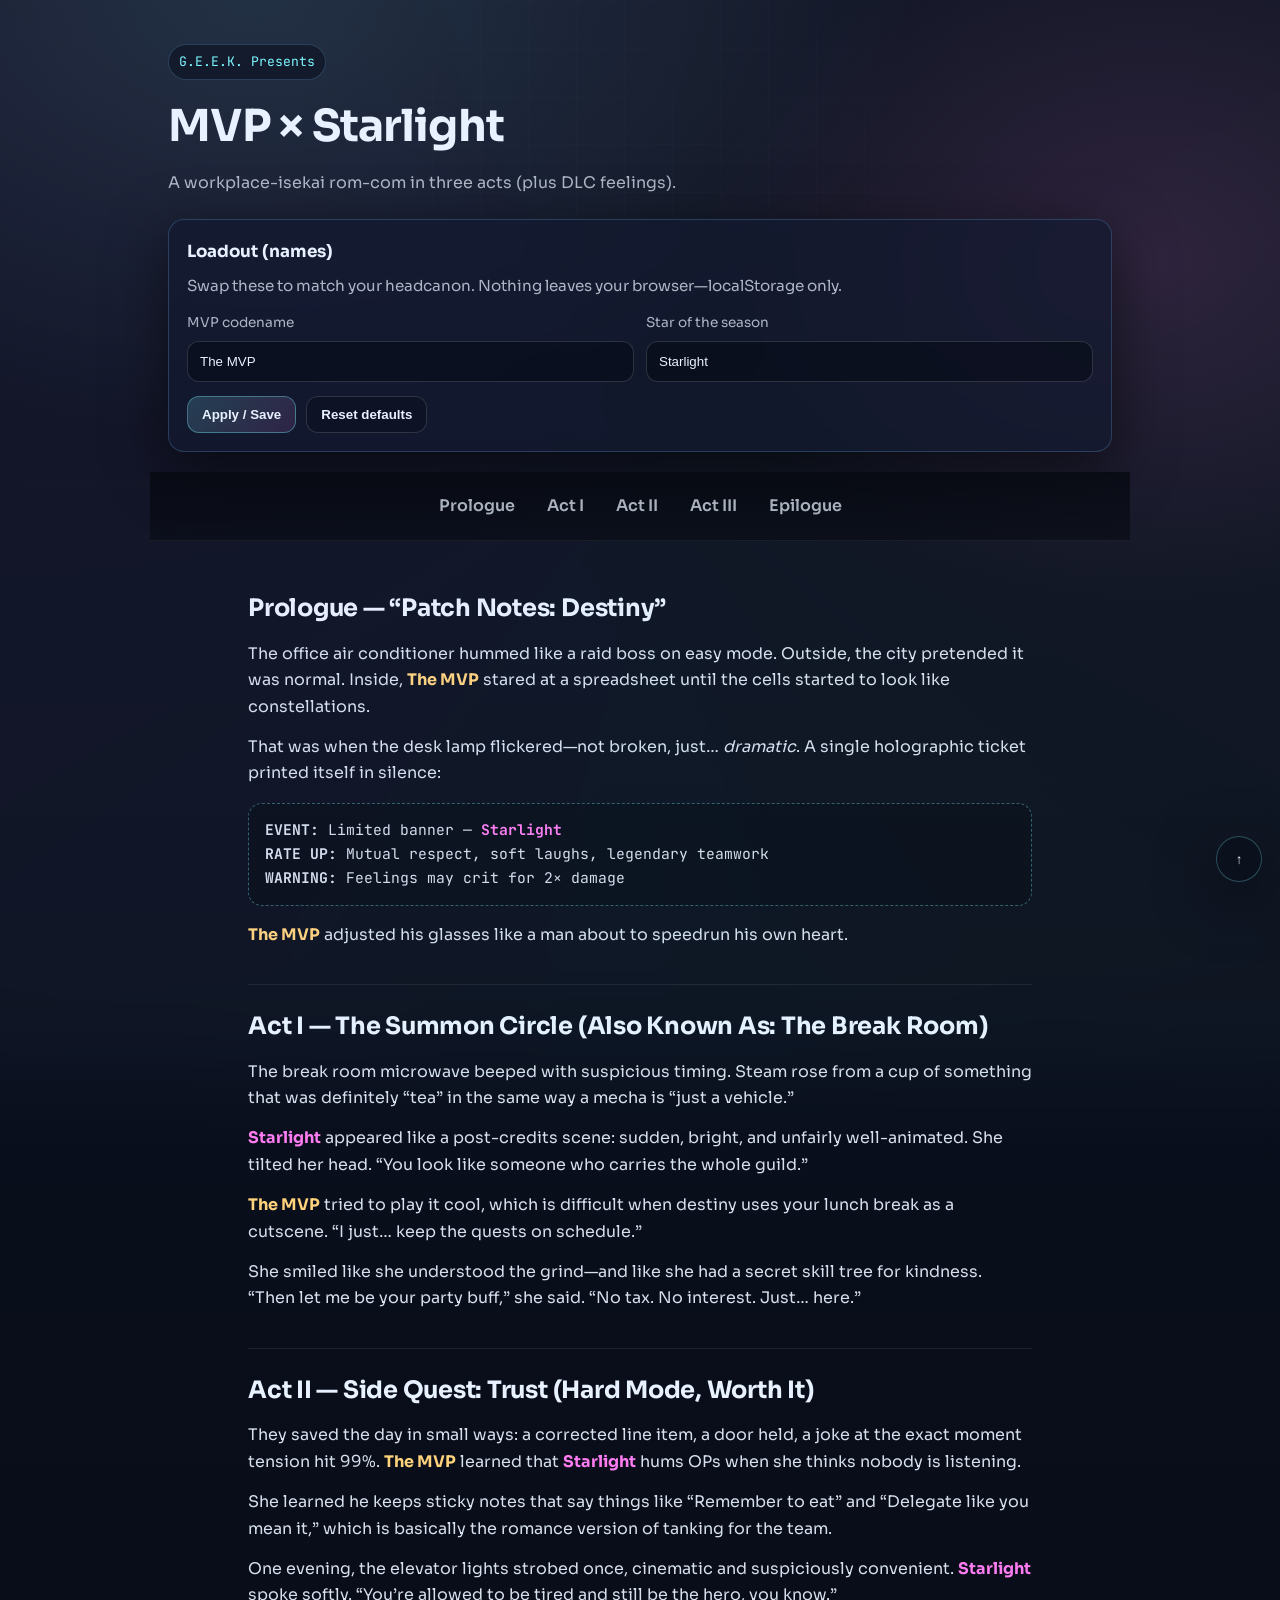
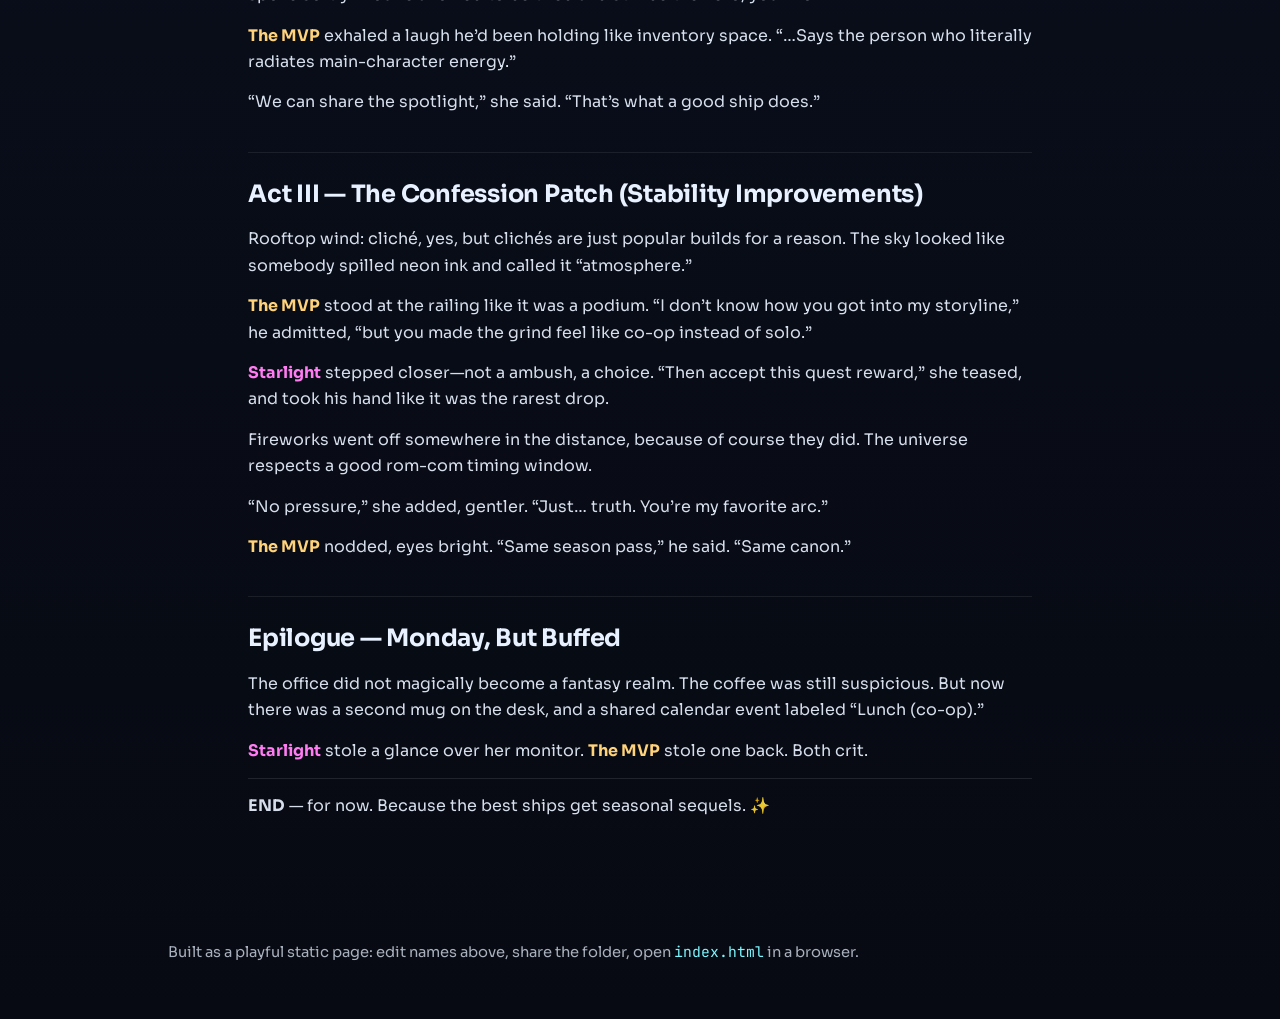
==== fanfic/index.html @ fc7b860d "Add static fanfic mini-site (HTML/CSS/JS) with name personalization Co-authored-by: El Compadre Chuy" ====
<!DOCTYPE html>
<html lang="en">
  <head>
    <meta charset="UTF-8" />
    <meta name="viewport" content="width=device-width, initial-scale=1.0" />
    <title>MVP × Starlight — A Totally Canon Side Story</title>
    <link rel="stylesheet" href="styles.css" />
    <link rel="preconnect" href="https://fonts.googleapis.com" />
    <link rel="preconnect" href="https://fonts.gstatic.com" crossorigin />
    <link
      href="https://fonts.googleapis.com/css2?family=JetBrains+Mono:wght@400;600&family=Sora:wght@400;600;700&display=swap"
      rel="stylesheet"
    />
  </head>
  <body>
    <div class="bg-grid" aria-hidden="true"></div>
    <div class="bg-glow" aria-hidden="true"></div>

    <header class="site-header">
      <div class="brand">
        <span class="badge">G.E.E.K. Presents</span>
        <h1>MVP × Starlight</h1>
        <p class="tagline">A workplace-isekai rom-com in three acts (plus DLC feelings).</p>
      </div>

      <section class="customizer" aria-label="Story personalization">
        <h2>Loadout (names)</h2>
        <p class="hint">
          Swap these to match your headcanon. Nothing leaves your browser—localStorage only.
        </p>
        <div class="fields">
          <label>
            <span>MVP codename</span>
            <input id="dadName" type="text" maxlength="40" autocomplete="nickname" />
          </label>
          <label>
            <span>Star of the season</span>
            <input id="waifuName" type="text" maxlength="40" autocomplete="off" />
          </label>
        </div>
        <div class="actions">
          <button id="applyNames" type="button" class="btn primary">Apply / Save</button>
          <button id="resetNames" type="button" class="btn ghost">Reset defaults</button>
        </div>
      </section>
    </header>

    <nav class="toc" aria-label="Chapters">
      <a href="#prologue">Prologue</a>
      <a href="#act1">Act I</a>
      <a href="#act2">Act II</a>
      <a href="#act3">Act III</a>
      <a href="#epilogue">Epilogue</a>
    </nav>

    <main class="story">
      <article id="prologue" class="chapter">
        <h2>Prologue — “Patch Notes: Destiny”</h2>
        <p>
          The office air conditioner hummed like a raid boss on easy mode. Outside, the city
          pretended it was normal. Inside, <span class="name-dad">The MVP</span> stared at a
          spreadsheet until the cells started to look like constellations.
        </p>
        <p>
          That was when the desk lamp flickered—not broken, just… <em>dramatic</em>. A single
          holographic ticket printed itself in silence:
        </p>
        <blockquote class="ticket">
          <strong>EVENT:</strong> Limited banner — <span class="name-waifu">Starlight</span><br />
          <strong>RATE UP:</strong> Mutual respect, soft laughs, legendary teamwork<br />
          <strong>WARNING:</strong> Feelings may crit for 2× damage
        </blockquote>
        <p>
          <span class="name-dad">The MVP</span> adjusted his glasses like a man about to speedrun
          his own heart.
        </p>
      </article>

      <article id="act1" class="chapter">
        <h2>Act I — The Summon Circle (Also Known As: The Break Room)</h2>
        <p>
          The break room microwave beeped with suspicious timing. Steam rose from a cup of
          something that was definitely “tea” in the same way a mecha is “just a vehicle.”
        </p>
        <p>
          <span class="name-waifu">Starlight</span> appeared like a post-credits scene: sudden,
          bright, and unfairly well-animated. She tilted her head. “You look like someone who
          carries the whole guild.”
        </p>
        <p>
          <span class="name-dad">The MVP</span> tried to play it cool, which is difficult when
          destiny uses your lunch break as a cutscene. “I just… keep the quests on schedule.”
        </p>
        <p>
          She smiled like she understood the grind—and like she had a secret skill tree for
          kindness. “Then let me be your party buff,” she said. “No tax. No interest. Just…
          here.”
        </p>
      </article>

      <article id="act2" class="chapter">
        <h2>Act II — Side Quest: Trust (Hard Mode, Worth It)</h2>
        <p>
          They saved the day in small ways: a corrected line item, a door held, a joke at the
          exact moment tension hit 99%. <span class="name-dad">The MVP</span> learned that
          <span class="name-waifu">Starlight</span> hums OPs when she thinks nobody is listening.
        </p>
        <p>
          She learned he keeps sticky notes that say things like “Remember to eat” and “Delegate
          like you mean it,” which is basically the romance version of tanking for the team.
        </p>
        <p>
          One evening, the elevator lights strobed once, cinematic and suspiciously convenient.
          <span class="name-waifu">Starlight</span> spoke softly. “You’re allowed to be tired and
          still be the hero, you know.”
        </p>
        <p>
          <span class="name-dad">The MVP</span> exhaled a laugh he’d been holding like inventory
          space. “…Says the person who literally radiates main-character energy.”
        </p>
        <p>“We can share the spotlight,” she said. “That’s what a good ship does.”</p>
      </article>

      <article id="act3" class="chapter">
        <h2>Act III — The Confession Patch (Stability Improvements)</h2>
        <p>
          Rooftop wind: cliché, yes, but clichés are just popular builds for a reason. The sky
          looked like somebody spilled neon ink and called it “atmosphere.”
        </p>
        <p>
          <span class="name-dad">The MVP</span> stood at the railing like it was a podium. “I
          don’t know how you got into my storyline,” he admitted, “but you made the grind feel
          like co-op instead of solo.”
        </p>
        <p>
          <span class="name-waifu">Starlight</span> stepped closer—not a ambush, a choice. “Then
          accept this quest reward,” she teased, and took his hand like it was the rarest drop.
        </p>
        <p>
          Fireworks went off somewhere in the distance, because of course they did. The universe
          respects a good rom-com timing window.
        </p>
        <p>
          “No pressure,” she added, gentler. “Just… truth. You’re my favorite arc.”
        </p>
        <p>
          <span class="name-dad">The MVP</span> nodded, eyes bright. “Same season pass,” he said.
          “Same canon.”
        </p>
      </article>

      <article id="epilogue" class="chapter">
        <h2>Epilogue — Monday, But Buffed</h2>
        <p>
          The office did not magically become a fantasy realm. The coffee was still suspicious.
          But now there was a second mug on the desk, and a shared calendar event labeled “Lunch
          (co-op).”
        </p>
        <p>
          <span class="name-waifu">Starlight</span> stole a glance over her monitor.
          <span class="name-dad">The MVP</span> stole one back. Both crit.
        </p>
        <p class="fin">
          <strong>END</strong> — for now. Because the best ships get seasonal sequels. ✨
        </p>
      </article>
    </main>

    <footer class="site-footer">
      <p>
        Built as a playful static page: edit names above, share the folder, open
        <code>index.html</code> in a browser.
      </p>
    </footer>

    <button id="toTop" type="button" class="fab" aria-label="Back to top">↑</button>

    <script src="script.js"></script>
  </body>
</html>
---- fanfic/styles.css ----
:root {
  color-scheme: dark;
  --bg0: #070a12;
  --bg1: #0c1224;
  --panel: rgba(18, 26, 48, 0.72);
  --stroke: rgba(120, 200, 255, 0.22);
  --text: #e8f1ff;
  --muted: rgba(232, 241, 255, 0.72);
  --accent: #7cf7ff;
  --accent2: #ff7cf2;
  --warn: #ffd27c;
  --mono: "JetBrains Mono", ui-monospace, SFMono-Regular, Menlo, Monaco, Consolas, "Liberation Mono",
    "Courier New", monospace;
  --sans: "Sora", system-ui, -apple-system, Segoe UI, Roboto, Helvetica, Arial, "Apple Color Emoji",
    "Segoe UI Emoji";
  --radius: 16px;
  --shadow: 0 18px 60px rgba(0, 0, 0, 0.55);
}

*,
*::before,
*::after {
  box-sizing: border-box;
}

html {
  scroll-behavior: smooth;
}

body {
  margin: 0;
  font-family: var(--sans);
  color: var(--text);
  background: radial-gradient(1200px 800px at 20% 0%, rgba(124, 247, 255, 0.12), transparent 55%),
    radial-gradient(900px 700px at 90% 10%, rgba(255, 124, 242, 0.12), transparent 50%),
    linear-gradient(180deg, var(--bg1), var(--bg0));
  line-height: 1.65;
}

.bg-grid {
  position: fixed;
  inset: 0;
  pointer-events: none;
  background-image: linear-gradient(rgba(255, 255, 255, 0.05) 1px, transparent 1px),
    linear-gradient(90deg, rgba(255, 255, 255, 0.05) 1px, transparent 1px);
  background-size: 48px 48px;
  mask-image: radial-gradient(circle at 50% 20%, black, transparent 70%);
  opacity: 0.35;
}

.bg-glow {
  position: fixed;
  inset: -20%;
  pointer-events: none;
  background: conic-gradient(
    from 180deg at 50% 50%,
    rgba(124, 247, 255, 0.08),
    rgba(255, 124, 242, 0.08),
    rgba(255, 210, 124, 0.06),
    rgba(124, 247, 255, 0.08)
  );
  filter: blur(60px);
  opacity: 0.55;
  animation: spin 26s linear infinite;
}

@keyframes spin {
  to {
    transform: rotate(360deg);
  }
}

.site-header {
  max-width: 980px;
  margin: 0 auto;
  padding: 44px 18px 10px;
  position: relative;
}

.brand h1 {
  margin: 10px 0 8px;
  font-size: clamp(2rem, 4vw, 2.75rem);
  letter-spacing: -0.02em;
}

.tagline {
  margin: 0;
  color: var(--muted);
  max-width: 62ch;
}

.badge {
  display: inline-flex;
  align-items: center;
  gap: 8px;
  padding: 6px 10px;
  border: 1px solid var(--stroke);
  border-radius: 999px;
  background: rgba(10, 14, 28, 0.55);
  font-family: var(--mono);
  font-size: 0.82rem;
  color: var(--accent);
}

.customizer {
  margin-top: 22px;
  padding: 18px;
  border-radius: var(--radius);
  border: 1px solid var(--stroke);
  background: var(--panel);
  box-shadow: var(--shadow);
  backdrop-filter: blur(10px);
}

.customizer h2 {
  margin: 0 0 8px;
  font-size: 1.05rem;
}

.hint {
  margin: 0 0 14px;
  color: var(--muted);
  font-size: 0.95rem;
}

.fields {
  display: grid;
  grid-template-columns: repeat(2, minmax(0, 1fr));
  gap: 12px;
}

@media (max-width: 720px) {
  .fields {
    grid-template-columns: 1fr;
  }
}

label span {
  display: block;
  font-size: 0.85rem;
  color: var(--muted);
  margin-bottom: 6px;
}

input {
  width: 100%;
  padding: 12px 12px;
  border-radius: 12px;
  border: 1px solid rgba(255, 255, 255, 0.14);
  background: rgba(6, 10, 20, 0.55);
  color: var(--text);
  outline: none;
}

input:focus {
  border-color: rgba(124, 247, 255, 0.55);
  box-shadow: 0 0 0 4px rgba(124, 247, 255, 0.12);
}

.actions {
  display: flex;
  flex-wrap: wrap;
  gap: 10px;
  margin-top: 14px;
}

.btn {
  border-radius: 12px;
  padding: 10px 14px;
  border: 1px solid rgba(255, 255, 255, 0.14);
  background: rgba(6, 10, 20, 0.35);
  color: var(--text);
  font-weight: 600;
  cursor: pointer;
}

.btn.primary {
  border-color: rgba(124, 247, 255, 0.35);
  background: linear-gradient(135deg, rgba(124, 247, 255, 0.18), rgba(255, 124, 242, 0.12));
}

.btn.ghost:hover,
.btn.primary:hover {
  transform: translateY(-1px);
  transition: transform 120ms ease;
}

.toc {
  position: sticky;
  top: 0;
  z-index: 5;
  display: flex;
  flex-wrap: wrap;
  gap: 10px;
  justify-content: center;
  padding: 12px 14px;
  margin: 10px auto 0;
  max-width: 980px;
  border-bottom: 1px solid rgba(255, 255, 255, 0.08);
  background: linear-gradient(180deg, rgba(7, 10, 18, 0.85), rgba(7, 10, 18, 0.55));
  backdrop-filter: blur(10px);
}

.toc a {
  color: var(--muted);
  text-decoration: none;
  font-weight: 600;
  padding: 8px 10px;
  border-radius: 999px;
  border: 1px solid transparent;
}

.toc a:hover {
  color: var(--text);
  border-color: rgba(124, 247, 255, 0.22);
  background: rgba(124, 247, 255, 0.06);
}

.story {
  max-width: 820px;
  margin: 0 auto;
  padding: 26px 18px 70px;
}

.chapter {
  padding: 22px 0;
  border-top: 1px solid rgba(255, 255, 255, 0.08);
}

.chapter:first-of-type {
  border-top: none;
}

.chapter h2 {
  margin: 0 0 12px;
  letter-spacing: -0.01em;
}

.chapter p {
  margin: 0 0 14px;
  color: rgba(232, 241, 255, 0.92);
}

.name-dad,
.name-waifu {
  color: var(--warn);
  font-weight: 700;
}

.name-waifu {
  color: var(--accent2);
}

.ticket {
  margin: 16px 0;
  padding: 14px 16px;
  border-radius: 14px;
  border: 1px dashed rgba(124, 247, 255, 0.35);
  background: rgba(6, 10, 20, 0.55);
  font-family: var(--mono);
  font-size: 0.92rem;
  color: rgba(232, 241, 255, 0.92);
}

.fin {
  margin-top: 18px;
  padding-top: 14px;
  border-top: 1px solid rgba(255, 255, 255, 0.1);
}

.site-footer {
  max-width: 980px;
  margin: 0 auto;
  padding: 0 18px 40px;
  color: var(--muted);
  font-size: 0.92rem;
}

code {
  font-family: var(--mono);
  color: var(--accent);
}

.fab {
  position: fixed;
  right: 18px;
  bottom: 18px;
  width: 46px;
  height: 46px;
  border-radius: 999px;
  border: 1px solid rgba(124, 247, 255, 0.28);
  background: rgba(10, 14, 28, 0.72);
  color: var(--text);
  font-weight: 800;
  cursor: pointer;
  box-shadow: var(--shadow);
  backdrop-filter: blur(10px);
}

.fab:hover {
  transform: translateY(-2px);
}
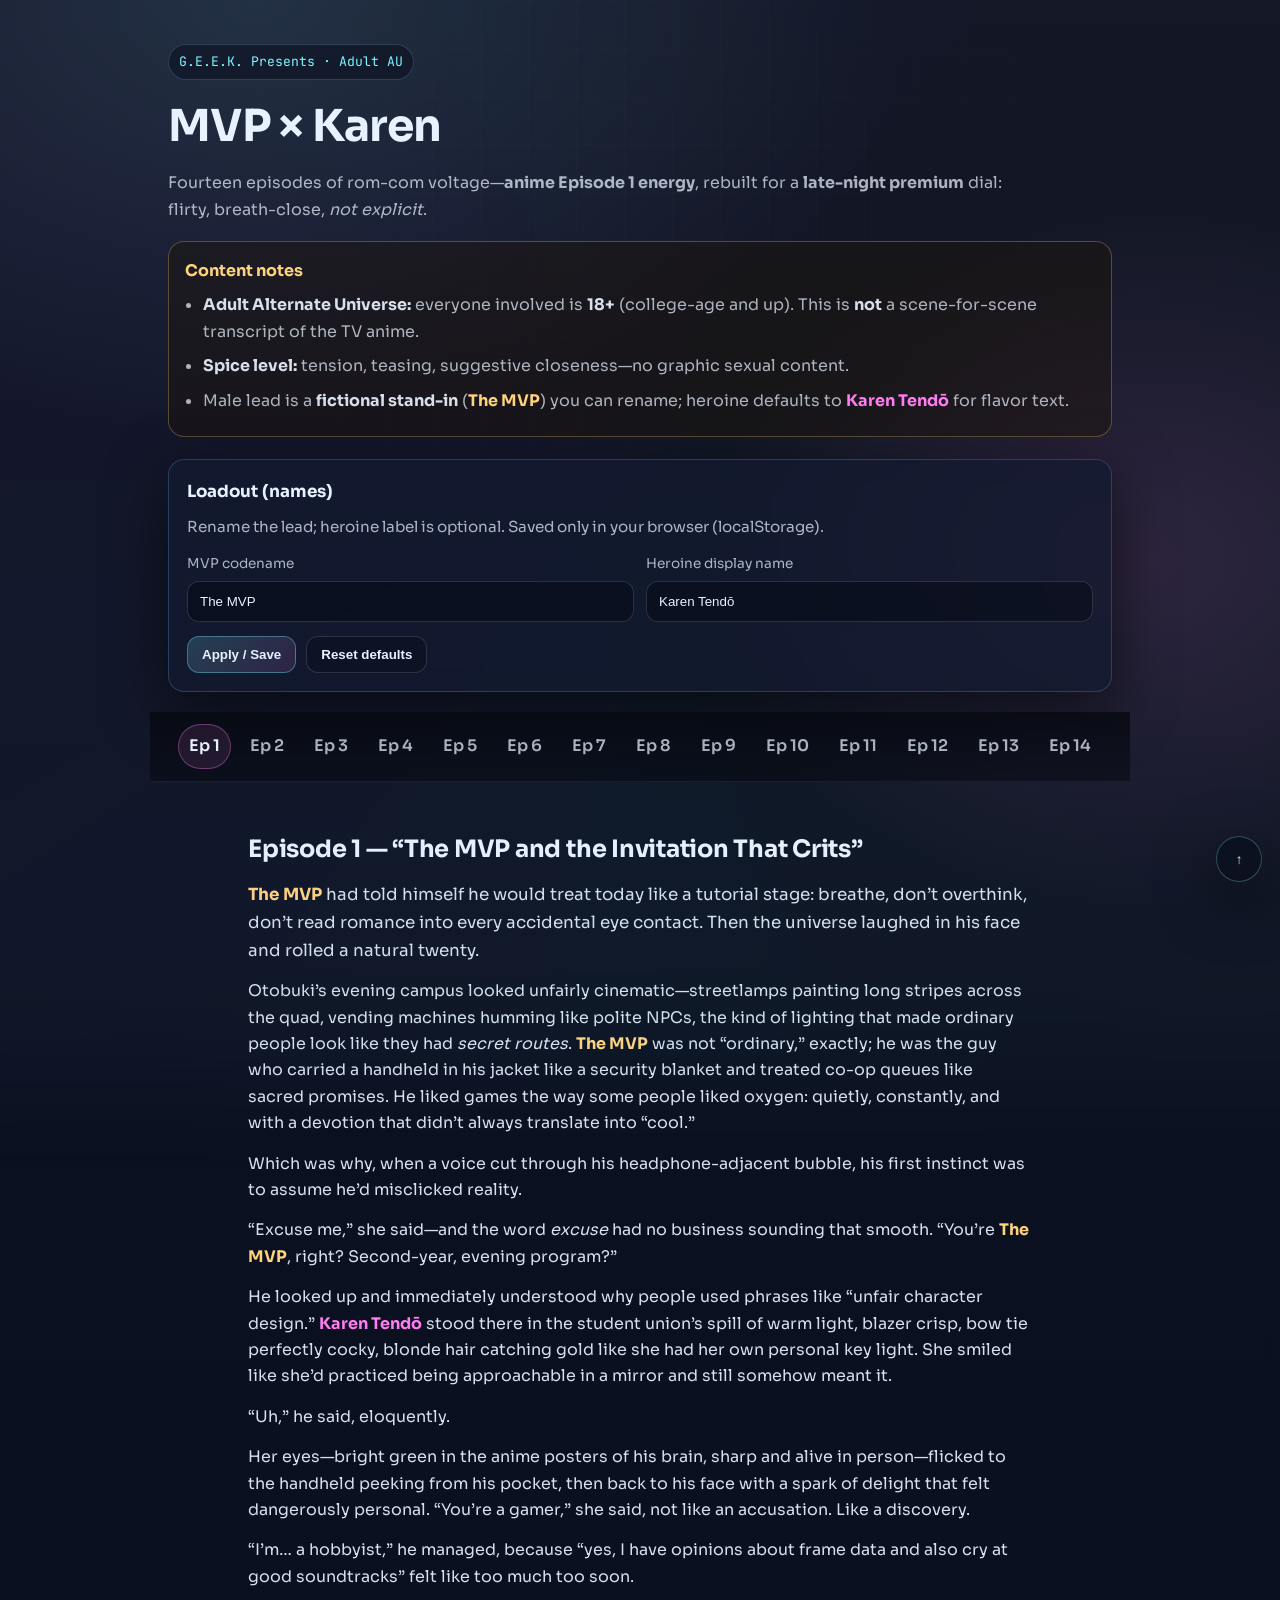
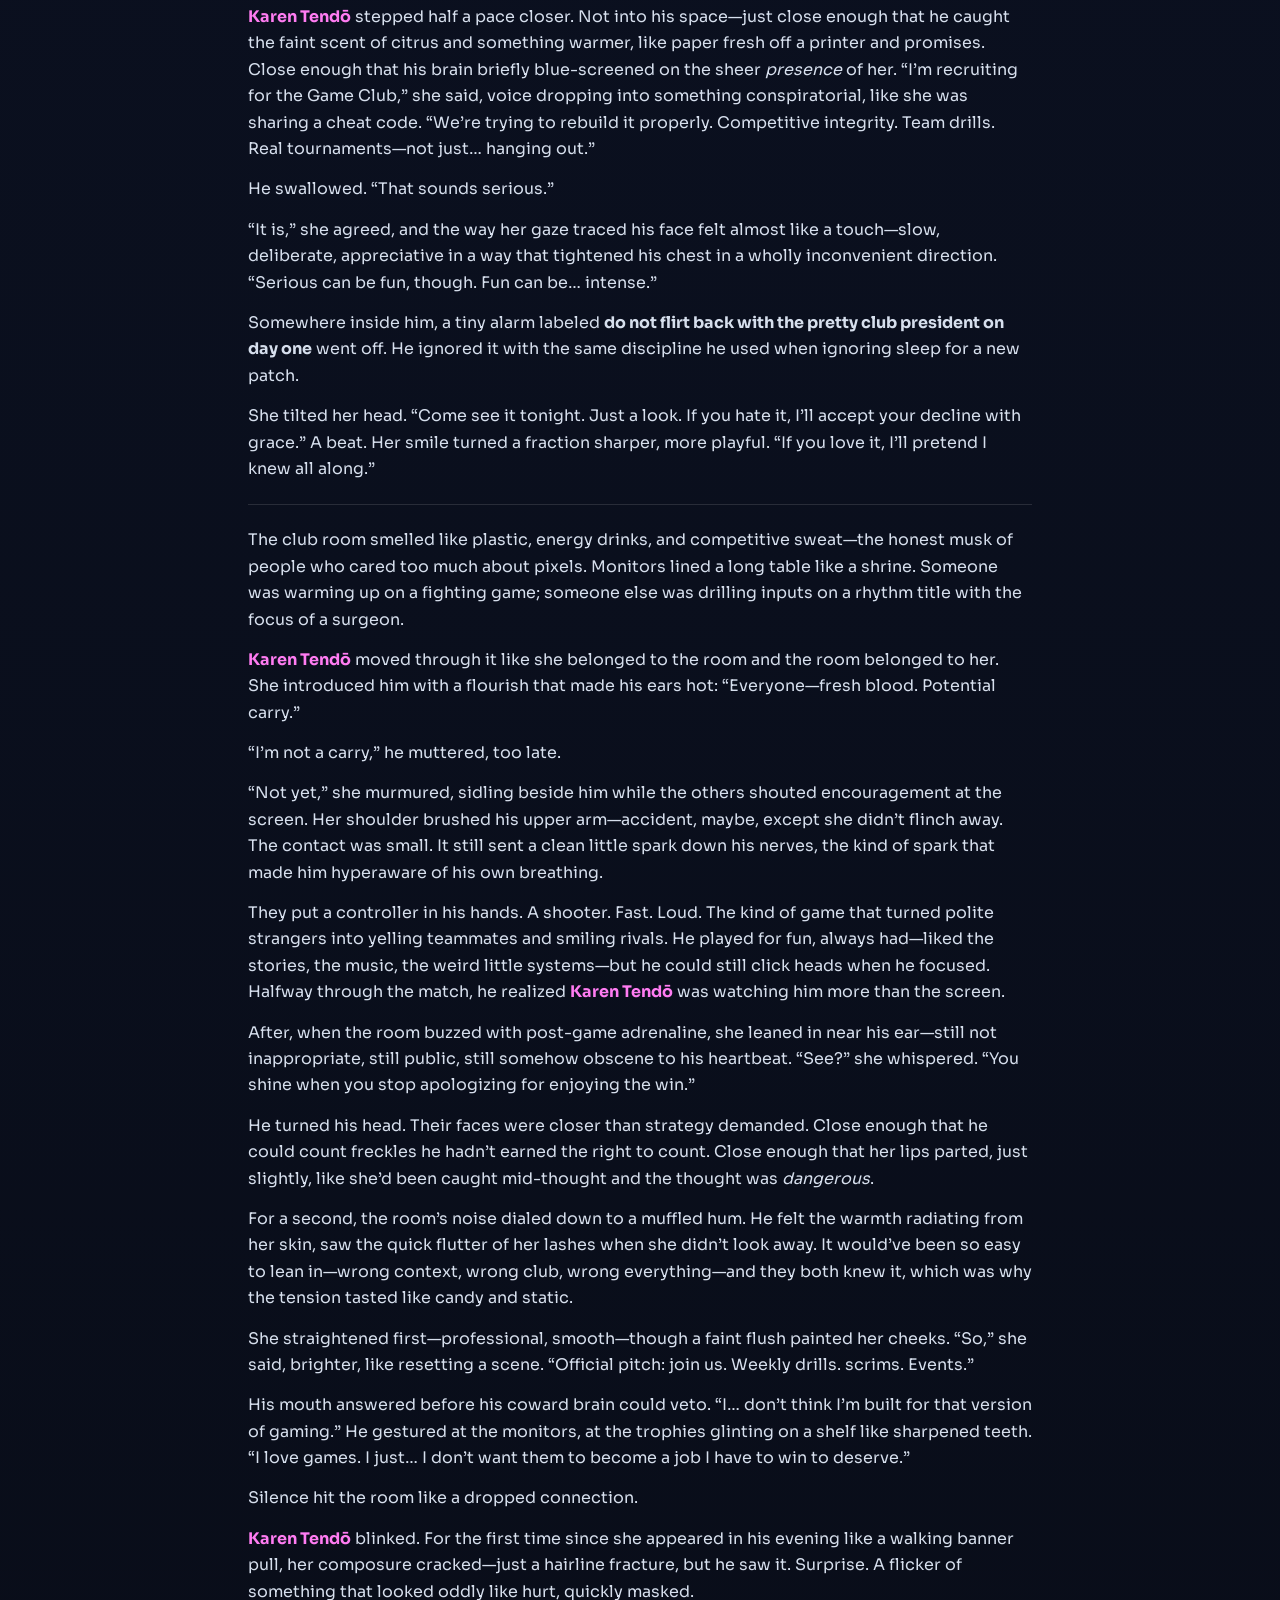
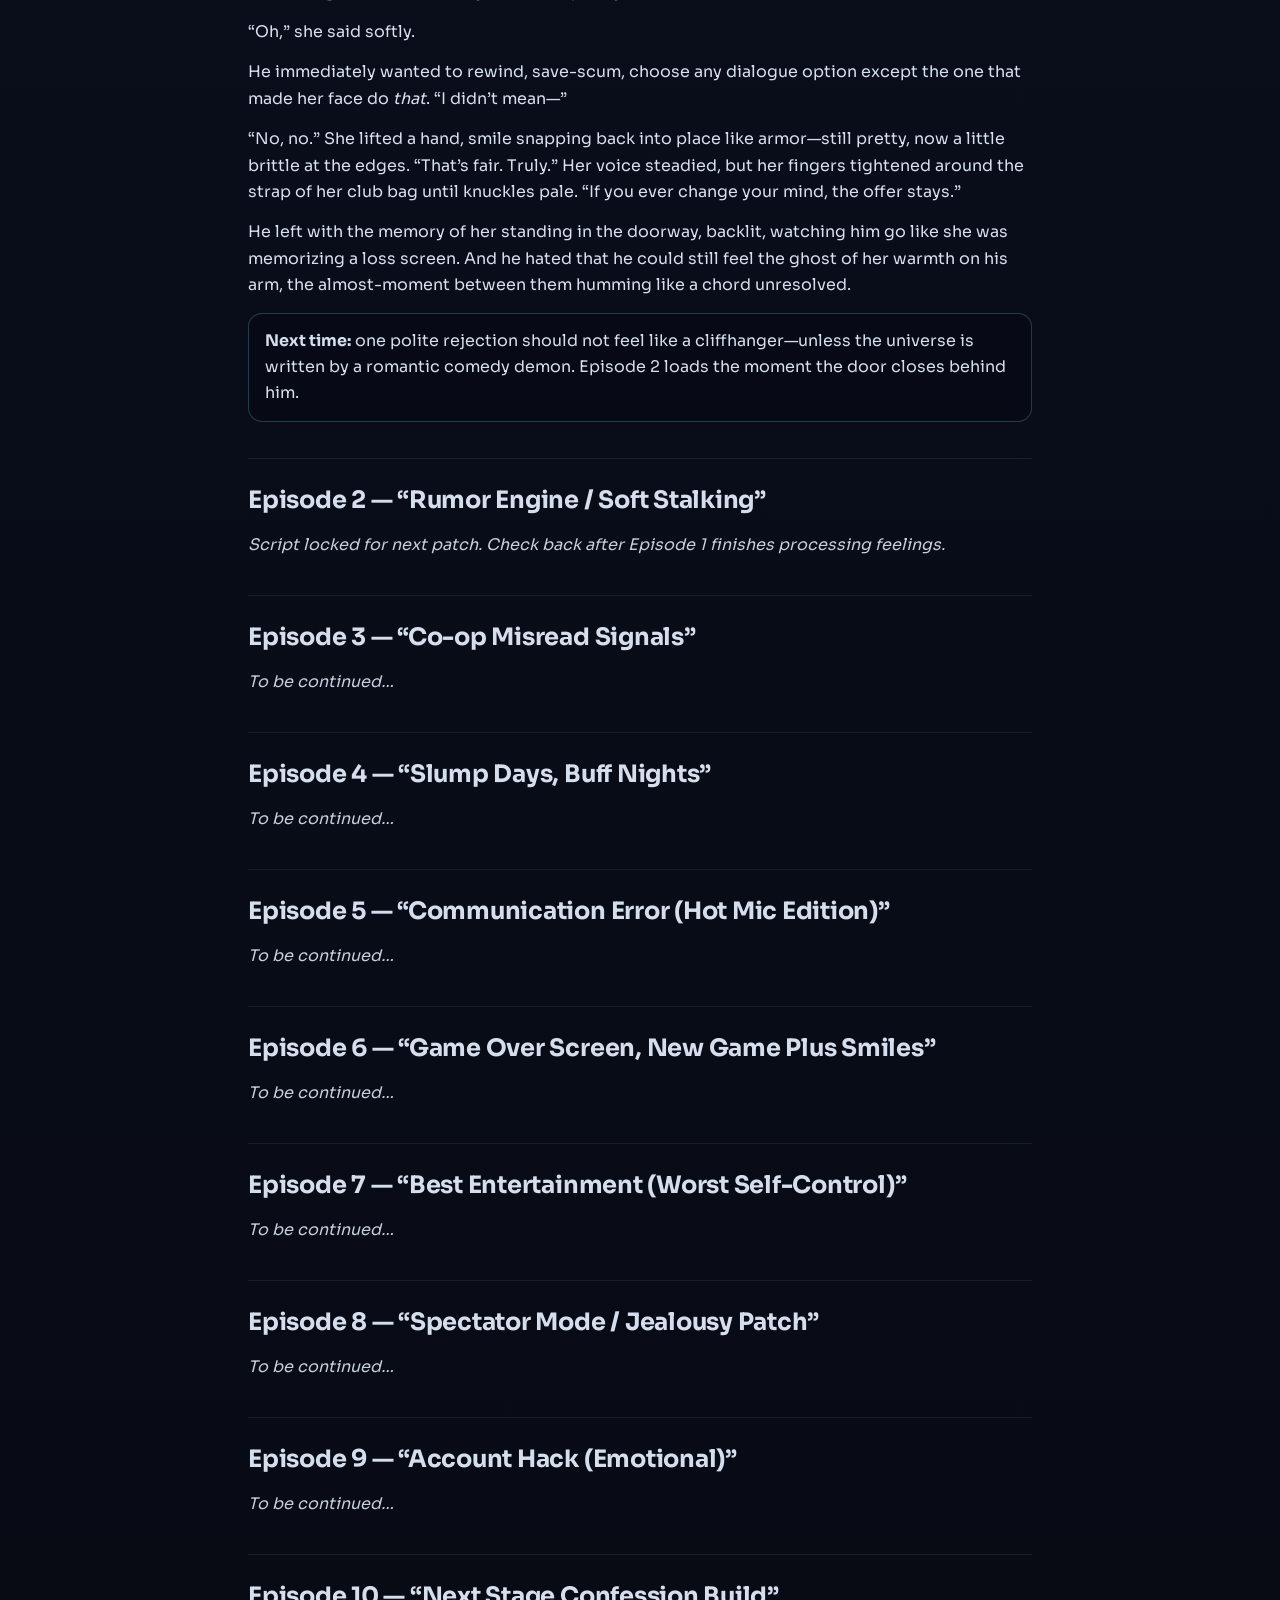
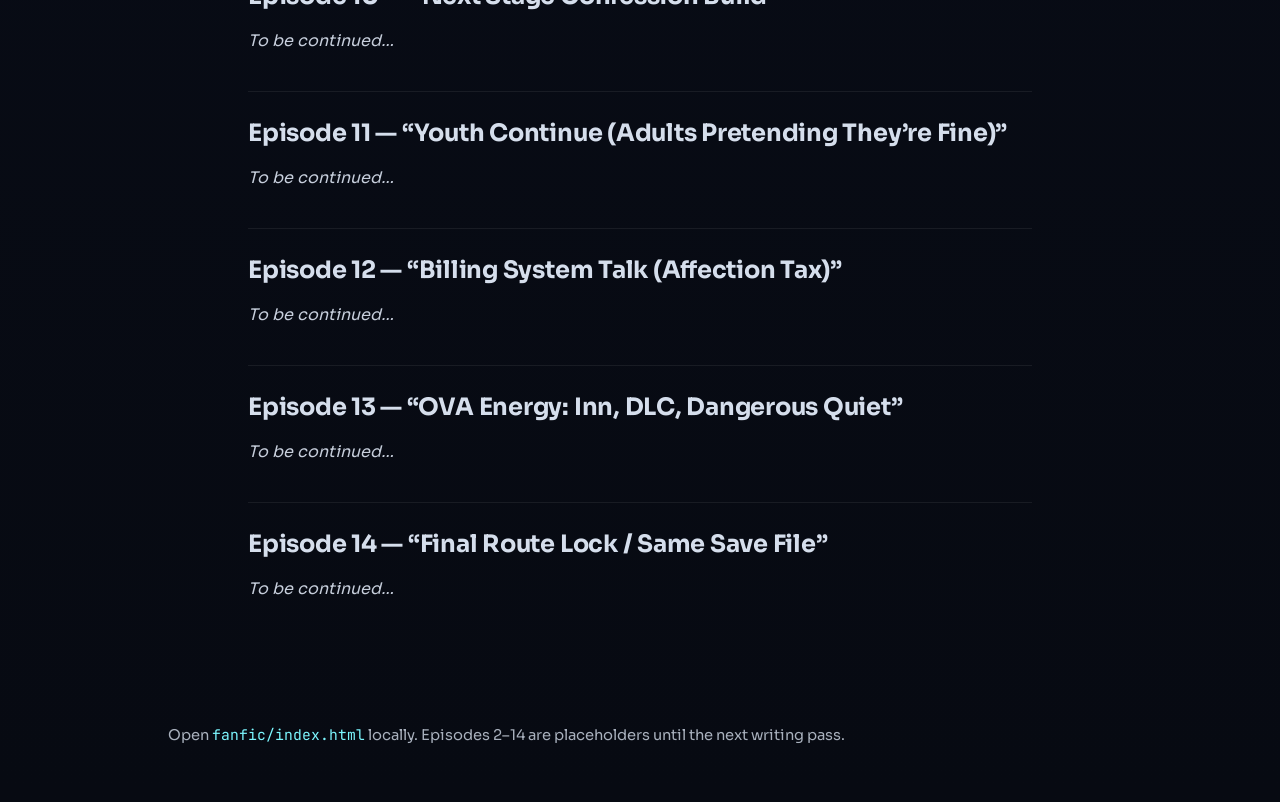
==== commit 58d53a87: "Restructure fanfic as 14-episode series; write adult-AU episode 1 Co-authored-by: El Compadre Chuy <" ====
--- a/fanfic/index.html
+++ b/fanfic/index.html
@@ -3,7 +3,7 @@
   <head>
     <meta charset="UTF-8" />
     <meta name="viewport" content="width=device-width, initial-scale=1.0" />
-    <title>MVP × Starlight — A Totally Canon Side Story</title>
+    <title>MVP × Karen — 14 Episodes (Adult AU)</title>
     <link rel="stylesheet" href="styles.css" />
     <link rel="preconnect" href="https://fonts.googleapis.com" />
     <link rel="preconnect" href="https://fonts.gstatic.com" crossorigin />
@@ -18,15 +18,38 @@
 
     <header class="site-header">
       <div class="brand">
-        <span class="badge">G.E.E.K. Presents</span>
-        <h1>MVP × Starlight</h1>
-        <p class="tagline">A workplace-isekai rom-com in three acts (plus DLC feelings).</p>
+        <span class="badge">G.E.E.K. Presents · Adult AU</span>
+        <h1>MVP × Karen</h1>
+        <p class="tagline">
+          Fourteen episodes of rom-com voltage—<strong>anime Episode 1 energy</strong>, rebuilt for a
+          <strong>late-night premium</strong> dial: flirty, breath-close, <em>not explicit</em>.
+        </p>
       </div>
+
+      <section class="notice" aria-label="Content notes">
+        <h2>Content notes</h2>
+        <ul>
+          <li>
+            <strong>Adult Alternate Universe:</strong> everyone involved is <strong>18+</strong>
+            (college-age and up). This is <strong>not</strong> a scene-for-scene transcript of the TV
+            anime.
+          </li>
+          <li>
+            <strong>Spice level:</strong> tension, teasing, suggestive closeness—no graphic sexual
+            content.
+          </li>
+          <li>
+            Male lead is a <strong>fictional stand-in</strong> (<span class="name-dad">The MVP</span>)
+            you can rename; heroine defaults to <span class="name-waifu">Karen Tendō</span> for flavor
+            text.
+          </li>
+        </ul>
+      </section>
 
       <section class="customizer" aria-label="Story personalization">
         <h2>Loadout (names)</h2>
         <p class="hint">
-          Swap these to match your headcanon. Nothing leaves your browser—localStorage only.
+          Rename the lead; heroine label is optional. Saved only in your browser (localStorage).
         </p>
         <div class="fields">
           <label>
@@ -34,7 +57,7 @@
             <input id="dadName" type="text" maxlength="40" autocomplete="nickname" />
           </label>
           <label>
-            <span>Star of the season</span>
+            <span>Heroine display name</span>
             <input id="waifuName" type="text" maxlength="40" autocomplete="off" />
           </label>
         </div>
@@ -45,131 +68,284 @@
       </section>
     </header>
 
-    <nav class="toc" aria-label="Chapters">
-      <a href="#prologue">Prologue</a>
-      <a href="#act1">Act I</a>
-      <a href="#act2">Act II</a>
-      <a href="#act3">Act III</a>
-      <a href="#epilogue">Epilogue</a>
+    <nav class="toc episodes" aria-label="Episodes">
+      <a class="is-current" href="#ep01">Ep 1</a>
+      <a href="#ep02">Ep 2</a>
+      <a href="#ep03">Ep 3</a>
+      <a href="#ep04">Ep 4</a>
+      <a href="#ep05">Ep 5</a>
+      <a href="#ep06">Ep 6</a>
+      <a href="#ep07">Ep 7</a>
+      <a href="#ep08">Ep 8</a>
+      <a href="#ep09">Ep 9</a>
+      <a href="#ep10">Ep 10</a>
+      <a href="#ep11">Ep 11</a>
+      <a href="#ep12">Ep 12</a>
+      <a href="#ep13">Ep 13</a>
+      <a href="#ep14">Ep 14</a>
     </nav>
 
     <main class="story">
-      <article id="prologue" class="chapter">
-        <h2>Prologue — “Patch Notes: Destiny”</h2>
-        <p>
-          The office air conditioner hummed like a raid boss on easy mode. Outside, the city
-          pretended it was normal. Inside, <span class="name-dad">The MVP</span> stared at a
-          spreadsheet until the cells started to look like constellations.
-        </p>
-        <p>
-          That was when the desk lamp flickered—not broken, just… <em>dramatic</em>. A single
-          holographic ticket printed itself in silence:
-        </p>
-        <blockquote class="ticket">
-          <strong>EVENT:</strong> Limited banner — <span class="name-waifu">Starlight</span><br />
-          <strong>RATE UP:</strong> Mutual respect, soft laughs, legendary teamwork<br />
-          <strong>WARNING:</strong> Feelings may crit for 2× damage
-        </blockquote>
-        <p>
-          <span class="name-dad">The MVP</span> adjusted his glasses like a man about to speedrun
-          his own heart.
-        </p>
-      </article>
-
-      <article id="act1" class="chapter">
-        <h2>Act I — The Summon Circle (Also Known As: The Break Room)</h2>
-        <p>
-          The break room microwave beeped with suspicious timing. Steam rose from a cup of
-          something that was definitely “tea” in the same way a mecha is “just a vehicle.”
-        </p>
-        <p>
-          <span class="name-waifu">Starlight</span> appeared like a post-credits scene: sudden,
-          bright, and unfairly well-animated. She tilted her head. “You look like someone who
-          carries the whole guild.”
-        </p>
-        <p>
-          <span class="name-dad">The MVP</span> tried to play it cool, which is difficult when
-          destiny uses your lunch break as a cutscene. “I just… keep the quests on schedule.”
-        </p>
-        <p>
-          She smiled like she understood the grind—and like she had a secret skill tree for
-          kindness. “Then let me be your party buff,” she said. “No tax. No interest. Just…
-          here.”
-        </p>
-      </article>
-
-      <article id="act2" class="chapter">
-        <h2>Act II — Side Quest: Trust (Hard Mode, Worth It)</h2>
-        <p>
-          They saved the day in small ways: a corrected line item, a door held, a joke at the
-          exact moment tension hit 99%. <span class="name-dad">The MVP</span> learned that
-          <span class="name-waifu">Starlight</span> hums OPs when she thinks nobody is listening.
-        </p>
-        <p>
-          She learned he keeps sticky notes that say things like “Remember to eat” and “Delegate
-          like you mean it,” which is basically the romance version of tanking for the team.
-        </p>
-        <p>
-          One evening, the elevator lights strobed once, cinematic and suspiciously convenient.
-          <span class="name-waifu">Starlight</span> spoke softly. “You’re allowed to be tired and
-          still be the hero, you know.”
-        </p>
-        <p>
-          <span class="name-dad">The MVP</span> exhaled a laugh he’d been holding like inventory
-          space. “…Says the person who literally radiates main-character energy.”
-        </p>
-        <p>“We can share the spotlight,” she said. “That’s what a good ship does.”</p>
-      </article>
-
-      <article id="act3" class="chapter">
-        <h2>Act III — The Confession Patch (Stability Improvements)</h2>
-        <p>
-          Rooftop wind: cliché, yes, but clichés are just popular builds for a reason. The sky
-          looked like somebody spilled neon ink and called it “atmosphere.”
-        </p>
-        <p>
-          <span class="name-dad">The MVP</span> stood at the railing like it was a podium. “I
-          don’t know how you got into my storyline,” he admitted, “but you made the grind feel
-          like co-op instead of solo.”
-        </p>
-        <p>
-          <span class="name-waifu">Starlight</span> stepped closer—not a ambush, a choice. “Then
-          accept this quest reward,” she teased, and took his hand like it was the rarest drop.
-        </p>
-        <p>
-          Fireworks went off somewhere in the distance, because of course they did. The universe
-          respects a good rom-com timing window.
-        </p>
-        <p>
-          “No pressure,” she added, gentler. “Just… truth. You’re my favorite arc.”
-        </p>
-        <p>
-          <span class="name-dad">The MVP</span> nodded, eyes bright. “Same season pass,” he said.
-          “Same canon.”
-        </p>
-      </article>
-
-      <article id="epilogue" class="chapter">
-        <h2>Epilogue — Monday, But Buffed</h2>
-        <p>
-          The office did not magically become a fantasy realm. The coffee was still suspicious.
-          But now there was a second mug on the desk, and a shared calendar event labeled “Lunch
-          (co-op).”
-        </p>
-        <p>
-          <span class="name-waifu">Starlight</span> stole a glance over her monitor.
-          <span class="name-dad">The MVP</span> stole one back. Both crit.
-        </p>
-        <p class="fin">
-          <strong>END</strong> — for now. Because the best ships get seasonal sequels. ✨
-        </p>
+      <article id="ep01" class="chapter episode">
+        <h2>Episode 1 — “The MVP and the Invitation That Crits”</h2>
+        <p class="coldopen">
+          <span class="name-dad">The MVP</span> had told himself he would treat today like a
+          tutorial stage: breathe, don’t overthink, don’t read romance into every accidental eye
+          contact. Then the universe laughed in his face and rolled a natural twenty.
+        </p>
+
+        <p>
+          Otobuki’s evening campus looked unfairly cinematic—streetlamps painting long stripes
+          across the quad, vending machines humming like polite NPCs, the kind of lighting that
+          made ordinary people look like they had <em>secret routes</em>.
+          <span class="name-dad">The MVP</span> was not “ordinary,” exactly; he was the guy who carried a handheld in his jacket like a
+          security blanket and treated co-op queues like sacred promises. He liked games the way
+          some people liked oxygen: quietly, constantly, and with a devotion that didn’t always
+          translate into “cool.”
+        </p>
+
+        <p>
+          Which was why, when a voice cut through his headphone-adjacent bubble, his first instinct
+          was to assume he’d misclicked reality.
+        </p>
+
+        <p>
+          “Excuse me,” she said—and the word <em>excuse</em> had no business sounding that smooth.
+          “You’re <span class="name-dad">The MVP</span>, right? Second-year, evening program?”
+        </p>
+
+        <p>
+          He looked up and immediately understood why people used phrases like “unfair character
+          design.” <span class="name-waifu">Karen Tendō</span> stood there in the student union’s
+          spill of warm light, blazer crisp, bow tie perfectly cocky, blonde hair catching gold like
+          she had her own personal key light. She smiled like she’d practiced being approachable in a
+          mirror and still somehow meant it.
+        </p>
+
+        <p>
+          “Uh,” he said, eloquently.
+        </p>
+
+        <p>
+          Her eyes—bright green in the anime posters of his brain, sharp and alive in person—flicked
+          to the handheld peeking from his pocket, then back to his face with a spark of delight that
+          felt dangerously personal. “You’re a gamer,” she said, not like an accusation. Like a
+          discovery.
+        </p>
+
+        <p>
+          “I’m… a hobbyist,” he managed, because “yes, I have opinions about frame data and also
+          cry at good soundtracks” felt like too much too soon.
+        </p>
+
+        <p>
+          <span class="name-waifu">Karen</span> stepped half a pace closer. Not into his space—just
+          close enough that he caught the faint scent of citrus and something warmer, like paper
+          fresh off a printer and promises. Close enough that his brain briefly blue-screened on
+          the sheer <em>presence</em> of her. “I’m recruiting for the Game Club,” she said, voice
+          dropping into something conspiratorial, like she was sharing a cheat code. “We’re trying
+          to rebuild it properly. Competitive integrity. Team drills. Real tournaments—not just…
+          hanging out.”
+        </p>
+
+        <p>
+          He swallowed. “That sounds serious.”
+        </p>
+
+        <p>
+          “It is,” she agreed, and the way her gaze traced his face felt almost like a touch—slow,
+          deliberate, appreciative in a way that tightened his chest in a wholly inconvenient
+          direction. “Serious can be fun, though. Fun can be… intense.”
+        </p>
+
+        <p>
+          Somewhere inside him, a tiny alarm labeled <strong>do not flirt back with the pretty club
+          president on day one</strong> went off. He ignored it with the same discipline he used
+          when ignoring sleep for a new patch.
+        </p>
+
+        <p>
+          She tilted her head. “Come see it tonight. Just a look. If you hate it, I’ll accept your
+          decline with grace.” A beat. Her smile turned a fraction sharper, more playful. “If you
+          love it, I’ll pretend I knew all along.”
+        </p>
+
+        <hr class="scene" />
+
+        <p>
+          The club room smelled like plastic, energy drinks, and competitive sweat—the honest musk
+          of people who cared too much about pixels. Monitors lined a long table like a shrine.
+          Someone was warming up on a fighting game; someone else was drilling inputs on a rhythm
+          title with the focus of a surgeon.
+        </p>
+
+        <p>
+          <span class="name-waifu">Karen</span> moved through it like she belonged to the room and
+          the room belonged to her. She introduced him with a flourish that made his ears hot:
+          “Everyone—fresh blood. Potential carry.”
+        </p>
+
+        <p>
+          “I’m not a carry,” he muttered, too late.
+        </p>
+
+        <p>
+          “Not yet,” she murmured, sidling beside him while the others shouted encouragement at the
+          screen. Her shoulder brushed his upper arm—accident, maybe, except she didn’t flinch away.
+          The contact was small. It still sent a clean little spark down his nerves, the kind of
+          spark that made him hyperaware of his own breathing.
+        </p>
+
+        <p>
+          They put a controller in his hands. A shooter. Fast. Loud. The kind of game that turned
+          polite strangers into yelling teammates and smiling rivals. He played for fun, always
+          had—liked the stories, the music, the weird little systems—but he could still click heads
+          when he focused. Halfway through the match, he realized <span class="name-waifu">Karen</span>
+          was watching him more than the screen.
+        </p>
+
+        <p>
+          After, when the room buzzed with post-game adrenaline, she leaned in near his ear—still
+          not inappropriate, still public, still somehow obscene to his heartbeat. “See?” she
+          whispered. “You shine when you stop apologizing for enjoying the win.”
+        </p>
+
+        <p>
+          He turned his head. Their faces were closer than strategy demanded. Close enough that he
+          could count freckles he hadn’t earned the right to count. Close enough that her lips
+          parted, just slightly, like she’d been caught mid-thought and the thought was <em>dangerous</em>.
+        </p>
+
+        <p>
+          For a second, the room’s noise dialed down to a muffled hum. He felt the warmth radiating
+          from her skin, saw the quick flutter of her lashes when she didn’t look away. It would’ve
+          been so easy to lean in—wrong context, wrong club, wrong everything—and they both knew it,
+          which was why the tension tasted like candy and static.
+        </p>
+
+        <p>
+          She straightened first—professional, smooth—though a faint flush painted her cheeks.
+          “So,” she said, brighter, like resetting a scene. “Official pitch: join us. Weekly drills.
+          scrims. Events.”
+        </p>
+
+        <p>
+          His mouth answered before his coward brain could veto. “I… don’t think I’m built for that
+          version of gaming.” He gestured at the monitors, at the trophies glinting on a shelf like
+          sharpened teeth. “I love games. I just… I don’t want them to become a job I have to win to
+          deserve.”
+        </p>
+
+        <p>
+          Silence hit the room like a dropped connection.
+        </p>
+
+        <p>
+          <span class="name-waifu">Karen</span> blinked. For the first time since she appeared in
+          his evening like a walking banner pull, her composure cracked—just a hairline fracture,
+          but he saw it. Surprise. A flicker of something that looked oddly like hurt, quickly
+          masked.
+        </p>
+
+        <p>
+          “Oh,” she said softly.
+        </p>
+
+        <p>
+          He immediately wanted to rewind, save-scum, choose any dialogue option except the one that
+          made her face do <em>that</em>. “I didn’t mean—”
+        </p>
+
+        <p>
+          “No, no.” She lifted a hand, smile snapping back into place like armor—still pretty, now
+          a little brittle at the edges. “That’s fair. Truly.” Her voice steadied, but her fingers
+          tightened around the strap of her club bag until knuckles pale. “If you ever change your
+          mind, the offer stays.”
+        </p>
+
+        <p>
+          He left with the memory of her standing in the doorway, backlit, watching him go like she
+          was memorizing a loss screen. And he hated that he could still feel the ghost of her
+          warmth on his arm, the almost-moment between them humming like a chord unresolved.
+        </p>
+
+        <p class="stinger">
+          <strong>Next time:</strong> one polite rejection should not feel like a cliffhanger—unless
+          the universe is written by a romantic comedy demon. Episode 2 loads the moment the door
+          closes behind him.
+        </p>
+      </article>
+
+      <article id="ep02" class="chapter episode stub">
+        <h2>Episode 2 — “Rumor Engine / Soft Stalking”</h2>
+        <p class="stub-msg">Script locked for next patch. Check back after Episode 1 finishes processing feelings.</p>
+      </article>
+
+      <article id="ep03" class="chapter episode stub">
+        <h2>Episode 3 — “Co-op Misread Signals”</h2>
+        <p class="stub-msg">To be continued…</p>
+      </article>
+
+      <article id="ep04" class="chapter episode stub">
+        <h2>Episode 4 — “Slump Days, Buff Nights”</h2>
+        <p class="stub-msg">To be continued…</p>
+      </article>
+
+      <article id="ep05" class="chapter episode stub">
+        <h2>Episode 5 — “Communication Error (Hot Mic Edition)”</h2>
+        <p class="stub-msg">To be continued…</p>
+      </article>
+
+      <article id="ep06" class="chapter episode stub">
+        <h2>Episode 6 — “Game Over Screen, New Game Plus Smiles”</h2>
+        <p class="stub-msg">To be continued…</p>
+      </article>
+
+      <article id="ep07" class="chapter episode stub">
+        <h2>Episode 7 — “Best Entertainment (Worst Self-Control)”</h2>
+        <p class="stub-msg">To be continued…</p>
+      </article>
+
+      <article id="ep08" class="chapter episode stub">
+        <h2>Episode 8 — “Spectator Mode / Jealousy Patch”</h2>
+        <p class="stub-msg">To be continued…</p>
+      </article>
+
+      <article id="ep09" class="chapter episode stub">
+        <h2>Episode 9 — “Account Hack (Emotional)”</h2>
+        <p class="stub-msg">To be continued…</p>
+      </article>
+
+      <article id="ep10" class="chapter episode stub">
+        <h2>Episode 10 — “Next Stage Confession Build”</h2>
+        <p class="stub-msg">To be continued…</p>
+      </article>
+
+      <article id="ep11" class="chapter episode stub">
+        <h2>Episode 11 — “Youth Continue (Adults Pretending They’re Fine)”</h2>
+        <p class="stub-msg">To be continued…</p>
+      </article>
+
+      <article id="ep12" class="chapter episode stub">
+        <h2>Episode 12 — “Billing System Talk (Affection Tax)”</h2>
+        <p class="stub-msg">To be continued…</p>
+      </article>
+
+      <article id="ep13" class="chapter episode stub">
+        <h2>Episode 13 — “OVA Energy: Inn, DLC, Dangerous Quiet”</h2>
+        <p class="stub-msg">To be continued…</p>
+      </article>
+
+      <article id="ep14" class="chapter episode stub">
+        <h2>Episode 14 — “Final Route Lock / Same Save File”</h2>
+        <p class="stub-msg">To be continued…</p>
       </article>
     </main>
 
     <footer class="site-footer">
       <p>
-        Built as a playful static page: edit names above, share the folder, open
-        <code>index.html</code> in a browser.
+        Open <code>fanfic/index.html</code> locally. Episodes 2–14 are placeholders until the next
+        writing pass.
       </p>
     </footer>
 
--- a/fanfic/styles.css
+++ b/fanfic/styles.css
@@ -86,7 +86,35 @@
 .tagline {
   margin: 0;
   color: var(--muted);
-  max-width: 62ch;
+  max-width: 70ch;
+}
+
+.notice {
+  margin-top: 18px;
+  padding: 16px 16px 14px;
+  border-radius: var(--radius);
+  border: 1px solid rgba(255, 210, 124, 0.28);
+  background: rgba(30, 22, 10, 0.45);
+}
+
+.notice h2 {
+  margin: 0 0 8px;
+  font-size: 1rem;
+  color: var(--warn);
+}
+
+.notice ul {
+  margin: 0;
+  padding-left: 1.15rem;
+  color: var(--muted);
+}
+
+.notice li {
+  margin: 8px 0;
+}
+
+.notice strong {
+  color: rgba(232, 241, 255, 0.92);
 }
 
 .badge {
@@ -216,6 +244,46 @@
   background: rgba(124, 247, 255, 0.06);
 }
 
+.toc.episodes {
+  gap: 8px;
+}
+
+.toc.episodes a.is-current {
+  color: var(--text);
+  border-color: rgba(255, 124, 242, 0.35);
+  background: rgba(255, 124, 242, 0.1);
+}
+
+.coldopen {
+  font-size: 1.05rem;
+  color: rgba(232, 241, 255, 0.95);
+}
+
+.scene {
+  border: none;
+  border-top: 1px solid rgba(255, 255, 255, 0.12);
+  margin: 22px 0;
+}
+
+.stinger {
+  margin-top: 18px;
+  padding: 14px 16px;
+  border-radius: 14px;
+  border: 1px solid rgba(124, 247, 255, 0.22);
+  background: rgba(6, 10, 20, 0.55);
+  color: rgba(232, 241, 255, 0.92);
+}
+
+.episode.stub {
+  opacity: 0.92;
+}
+
+.stub-msg {
+  margin: 0;
+  color: var(--muted);
+  font-style: italic;
+}
+
 .story {
   max-width: 820px;
   margin: 0 auto;
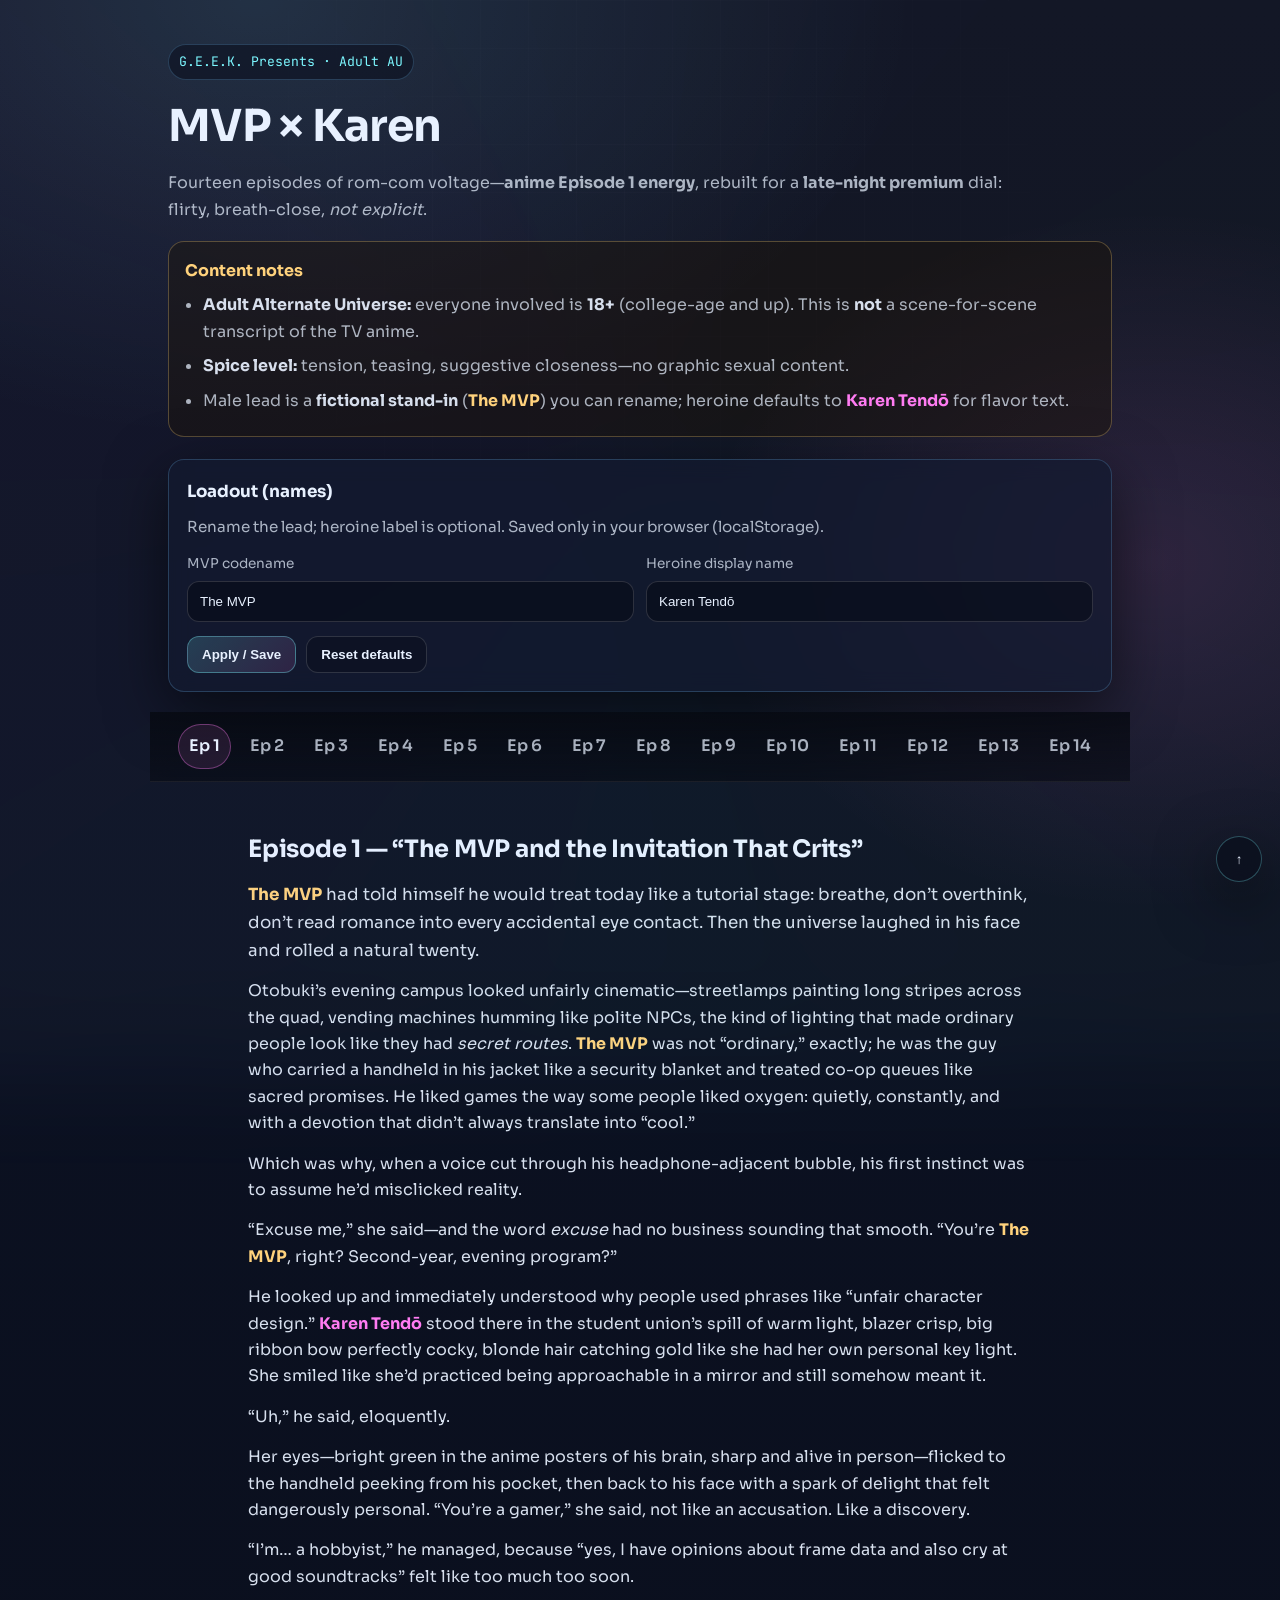
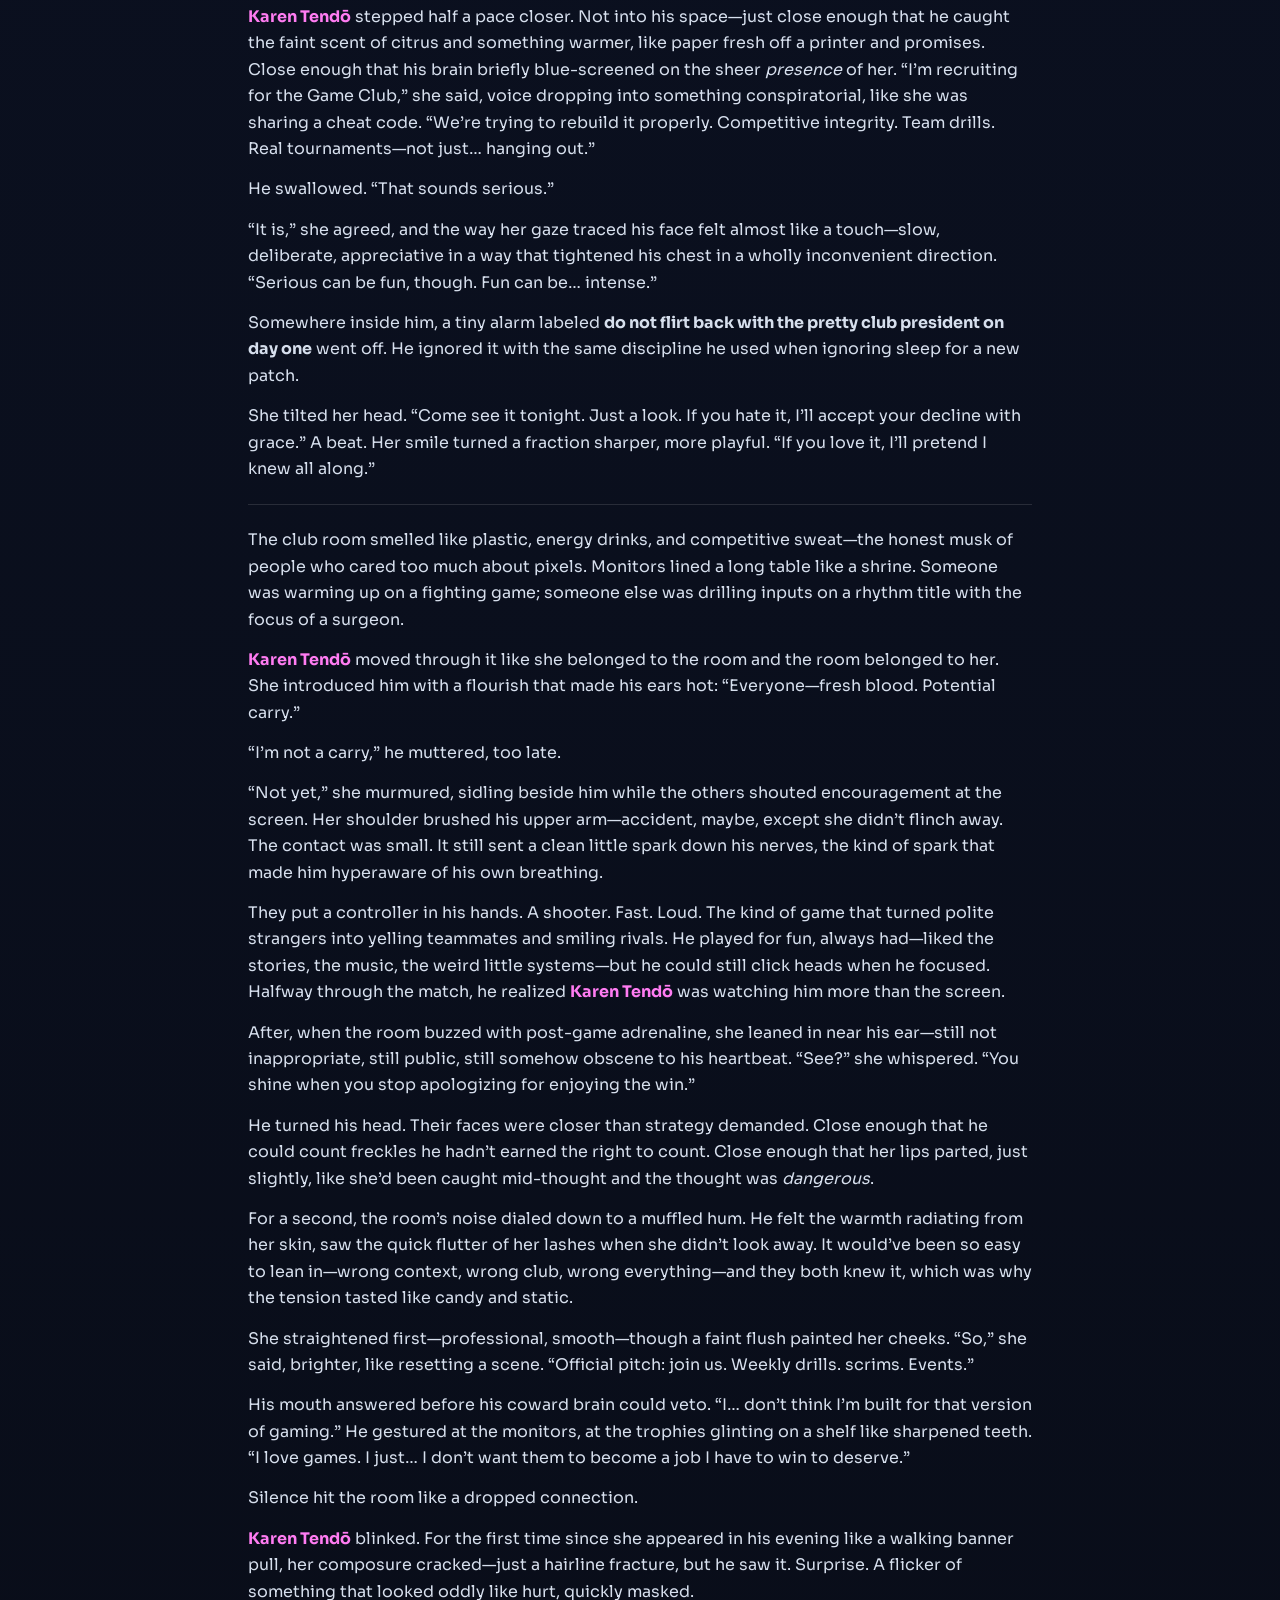
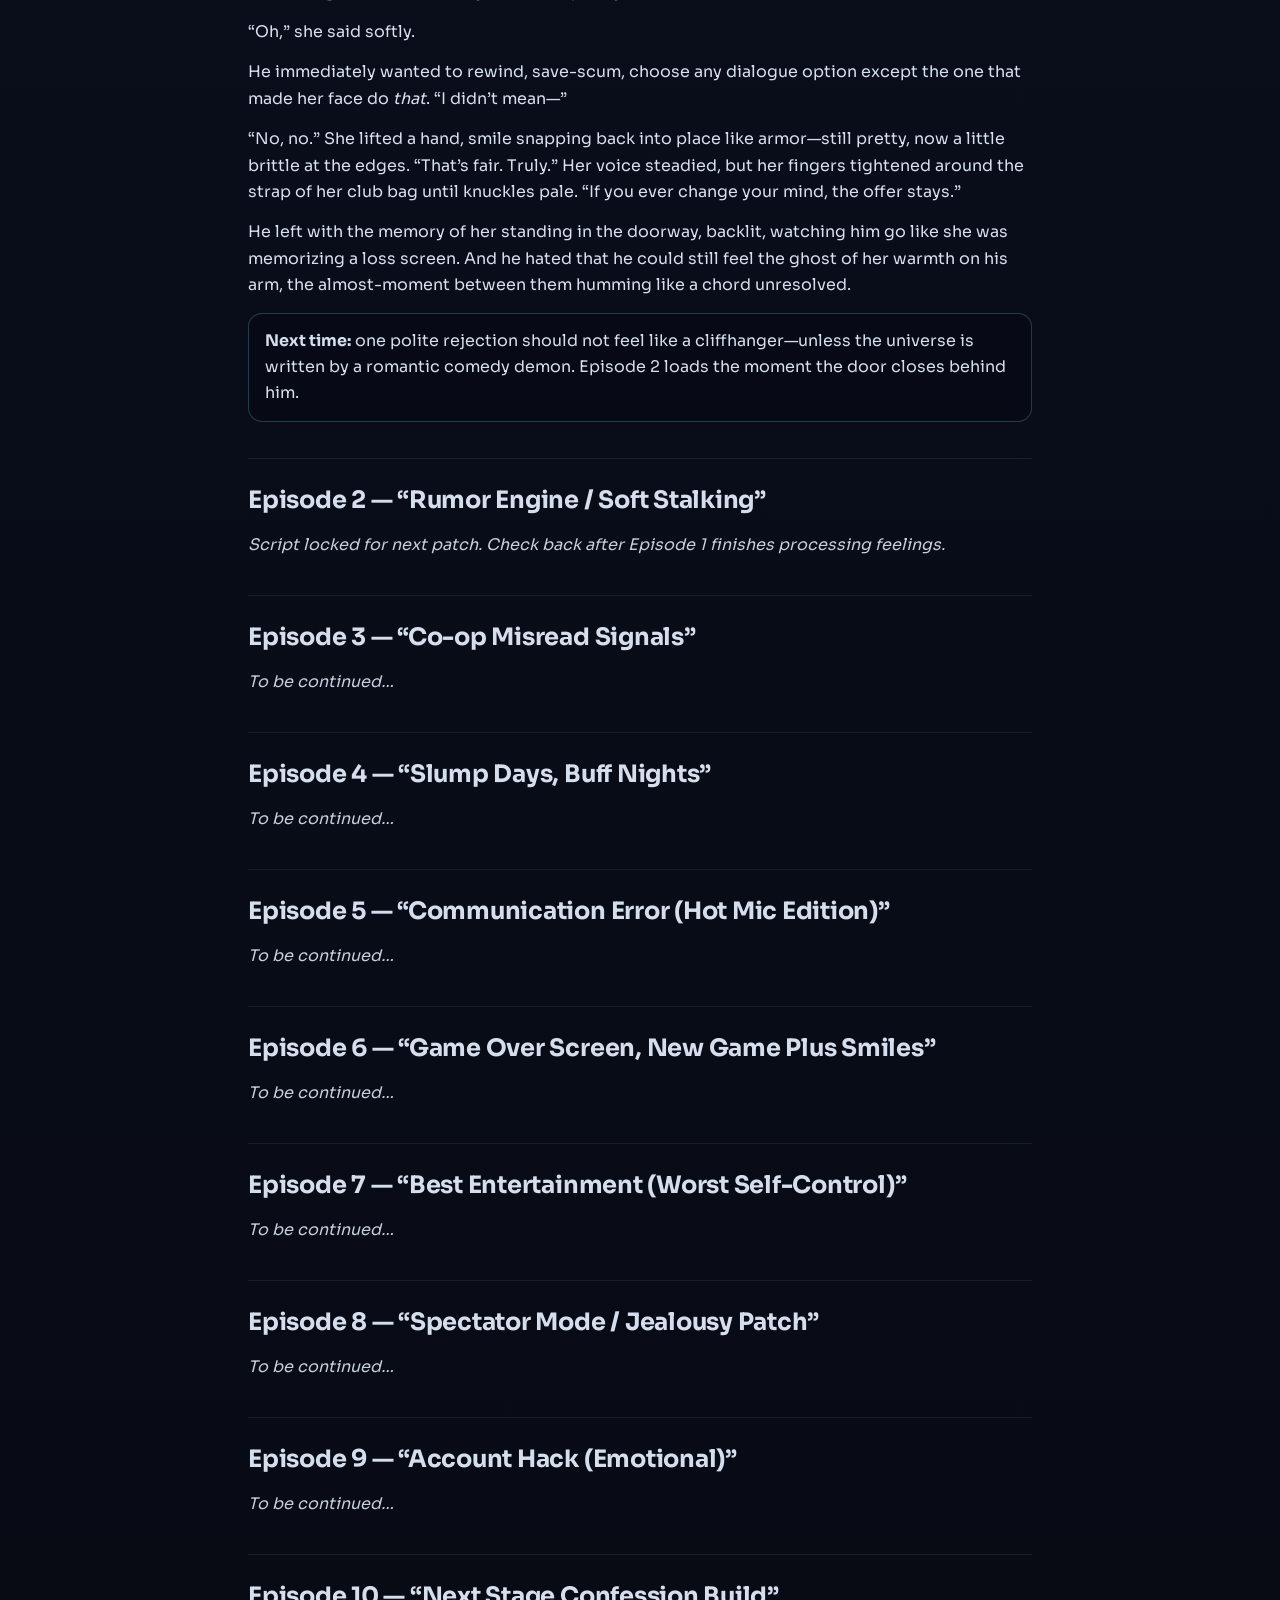
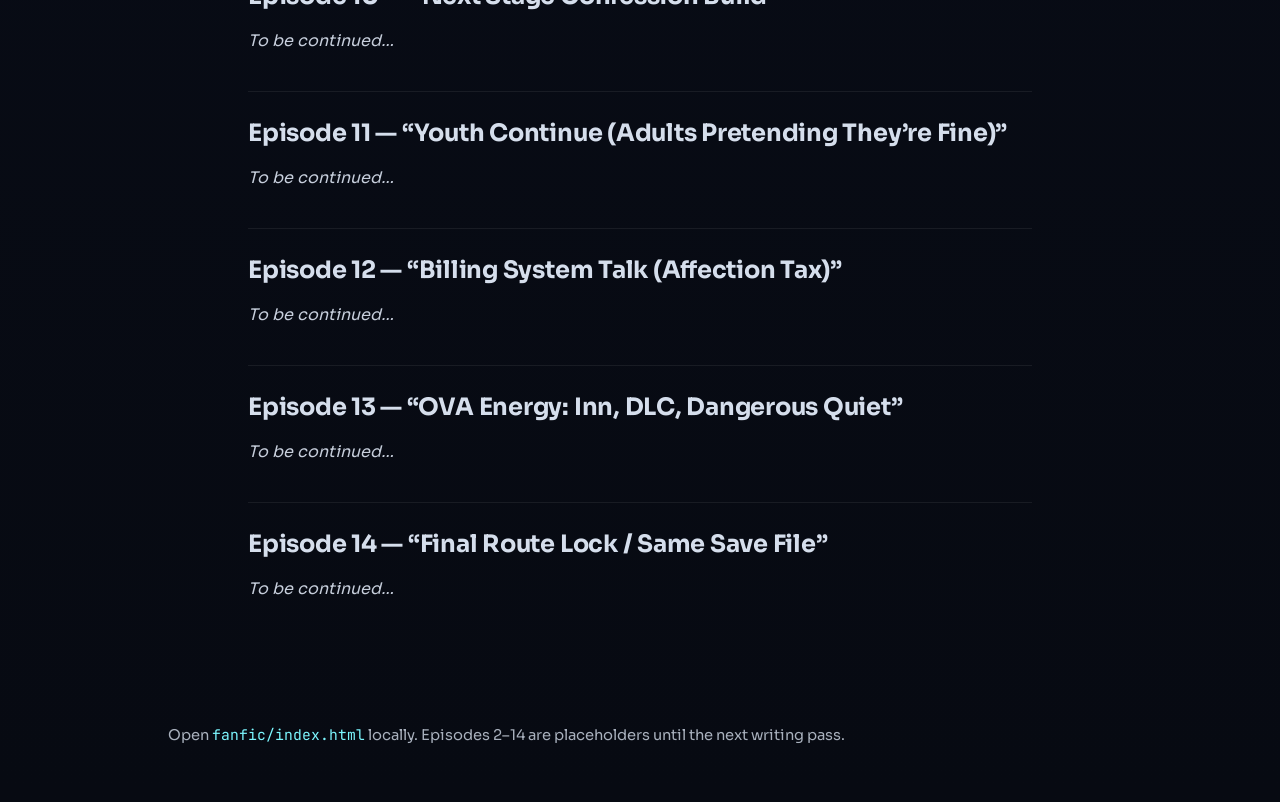
==== commit 3698984b: "Fix Karen school uniform detail (ribbon bow, not bow tie) Co-authored-by: El Compadre Chuy <jesusher" ====
--- a/fanfic/index.html
+++ b/fanfic/index.html
@@ -117,7 +117,7 @@
         <p>
           He looked up and immediately understood why people used phrases like “unfair character
           design.” <span class="name-waifu">Karen Tendō</span> stood there in the student union’s
-          spill of warm light, blazer crisp, bow tie perfectly cocky, blonde hair catching gold like
+          spill of warm light, blazer crisp, big ribbon bow perfectly cocky, blonde hair catching gold like
           she had her own personal key light. She smiled like she’d practiced being approachable in a
           mirror and still somehow meant it.
         </p>
